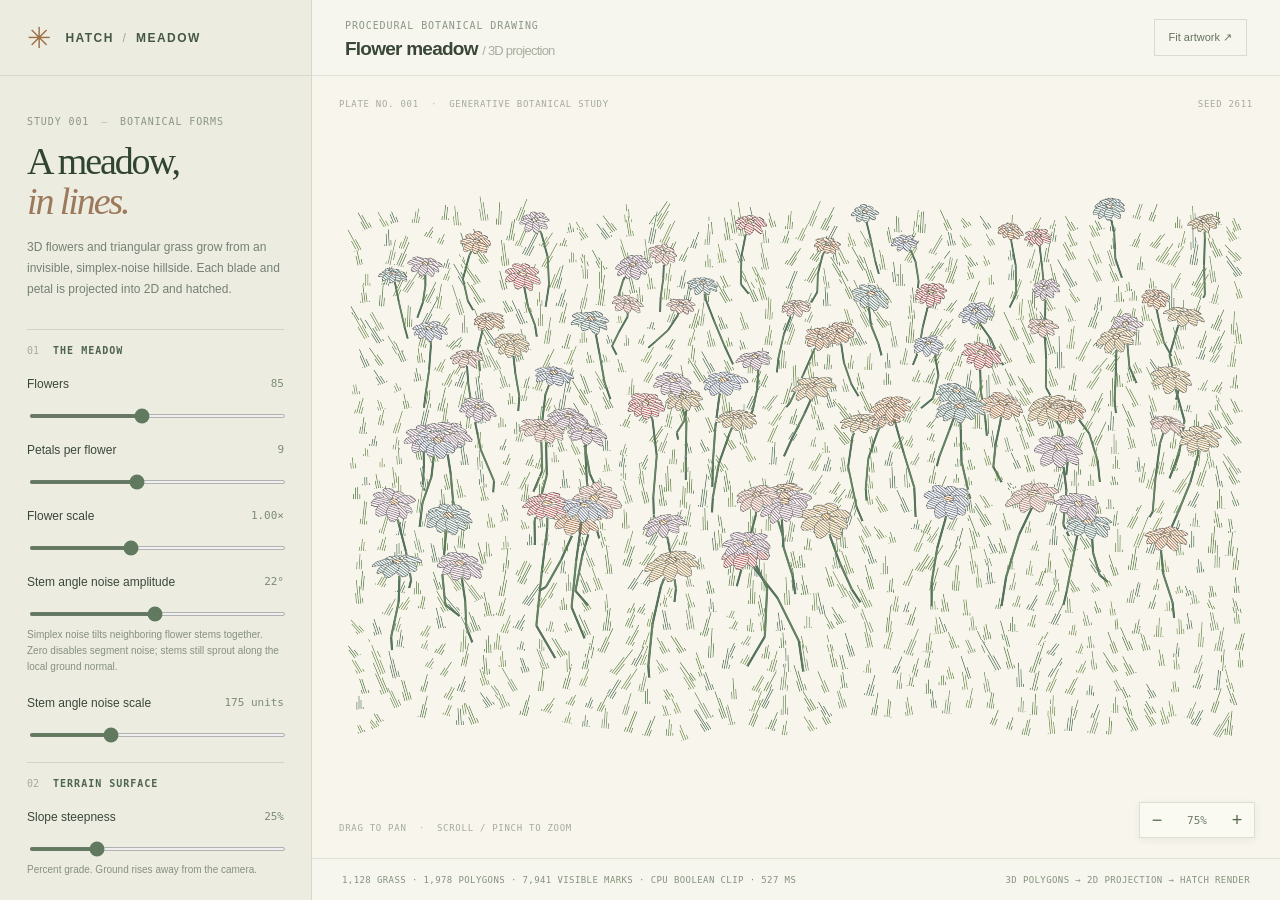
==== index.html @ f1b95099 "Publish standalone Flower Meadow with square-ended CPU boolean clipping" ====
<!doctype html>
<html lang="en">
<head>
  <meta charset="UTF-8" />
  <meta name="viewport" content="width=device-width, initial-scale=1.0" />
  <meta name="theme-color" content="#f4f2e9" />
  <meta name="description" content="3D flower meadow with square-capped hatches and CPU boolean occlusion." />
  <link rel="stylesheet" href="./src/meadow.css" />
  <title>Flower Meadow — Hatch Render</title>
</head>
<body>
<div id="meadow-app">
  <aside class="panel">
    <div class="wordmark"><span class="flower-mark" aria-hidden="true">✳</span><span>HATCH <b>/</b> MEADOW</span></div>
    <div class="panel-inner">
      <p class="eyebrow">STUDY 001 <span>—</span> BOTANICAL FORMS</p>
      <h1>A meadow,<br><em>in lines.</em></h1>
      <p class="intro">3D flowers and triangular grass grow from an invisible, simplex-noise hillside. Each blade and petal is projected into 2D and hatched.</p>
      <div class="section-label">01 <span>THE MEADOW</span></div>
      <div class="field"><div class="field-top"><label for="flowers">Flowers</label><output id="flowers-value"></output></div><input id="flowers" type="range" min="12" max="180" step="1" value="85" /></div>
      <div class="field"><div class="field-top"><label for="petals">Petals per flower</label><output id="petals-value"></output></div><input id="petals" type="range" min="4" max="16" step="1" value="9" /></div>
      <div class="field"><div class="field-top"><label for="size">Flower scale</label><output id="size-value"></output></div><input id="size" type="range" min="0.55" max="1.7" step="0.05" value="1" /></div>
      <div class="field"><div class="field-top"><label for="stemAngleAmplitude">Stem angle noise amplitude</label><output id="stemAngleAmplitude-value"></output></div><input id="stemAngleAmplitude" type="range" min="0" max="45" step="1" value="22" /><p class="hatch-note">Simplex noise tilts neighboring flower stems together. Zero disables segment noise; stems still sprout along the local ground normal.</p></div>
      <div class="field"><div class="field-top"><label for="stemNoiseScale">Stem angle noise scale</label><output id="stemNoiseScale-value"></output></div><input id="stemNoiseScale" type="range" min="30" max="500" step="5" value="175" /></div>
      <div class="section-label">02 <span>TERRAIN SURFACE</span></div>
      <div class="field"><div class="field-top"><label for="slope">Slope steepness</label><output id="slope-value"></output></div><input id="slope" type="range" min="0" max="100" step="1" value="25" /><p class="hatch-note">Percent grade. Ground rises away from the camera.</p></div>
      <div class="field"><div class="field-top"><label for="noiseScale">Simplex noise scale</label><output id="noiseScale-value"></output></div><input id="noiseScale" type="range" min="35" max="500" step="5" value="200" /><p class="hatch-note">Smaller = finer terrain undulations.</p></div>
      <div class="field"><div class="field-top"><label for="noiseAmplitude">Simplex noise amplitude</label><output id="noiseAmplitude-value"></output></div><input id="noiseAmplitude" type="range" min="0" max="120" step="2" value="26" /></div>
      <div class="section-label">03 <span>TRIANGULAR GRASS</span></div>
      <div class="field"><div class="field-top"><label for="grassCount">Grass density</label><output id="grassCount-value"></output></div><input id="grassCount" type="range" min="0" max="2400" step="50" value="850" /><p class="hatch-note">Base count for flat ground. Steeper projected terrain automatically generates more blades; actual count appears below the artwork.</p></div>
      <div class="field"><div class="field-top"><label for="grassHeight">Average tuft height</label><output id="grassHeight-value"></output></div><input id="grassHeight" type="range" min="8" max="80" step="1" value="35" /></div>
      <div class="field"><div class="field-top"><label for="grassNoiseScale">Grass height noise scale</label><output id="grassNoiseScale-value"></output></div><input id="grassNoiseScale" type="range" min="25" max="400" step="5" value="145" /></div>
      <div class="field"><div class="field-top"><label for="grassNoiseAmplitude">Grass height noise amplitude</label><output id="grassNoiseAmplitude-value"></output></div><input id="grassNoiseAmplitude" type="range" min="0" max="1" step="0.05" value="0.65" /><p class="hatch-note">Grass follows terrain left/right in the camera-facing plane. Vertical hatch marks follow each blade.</p></div>
      <div class="section-label">04 <span>3D → 2D CAMERA</span></div>
      <div class="field"><div class="field-top"><label for="elevation">View elevation</label><output id="elevation-value"></output></div><input id="elevation" type="range" min="8" max="75" step="1" value="38" /></div>
      <div class="field"><div class="field-top"><label for="yaw">View rotation</label><output id="yaw-value"></output></div><input id="yaw" type="range" min="-45" max="45" step="1" value="0" /></div>
      <div class="section-label">05 <span>HATCHING</span></div>
      <div class="field"><div class="field-top"><label for="angle">Center angle</label><output id="angle-value"></output></div><input id="angle" type="range" min="0" max="180" step="1" value="32" /></div>
      <div class="field"><div class="field-top"><label for="angleSpread">Per-polygon angle spread</label><output id="angleSpread-value"></output></div><input id="angleSpread" type="range" min="0" max="90" step="1" value="18" /></div>
      <div class="field"><div class="field-top"><label for="angleJitter">Per-stroke angle jitter</label><output id="angleJitter-value"></output></div><input id="angleJitter" type="range" min="0" max="20" step="0.5" value="0.5" /></div>
      <div class="field"><div class="field-top"><label for="placementJitter">Placement jitter</label><output id="placementJitter-value"></output></div><input id="placementJitter" type="range" min="0" max="8" step="0.1" value="0.2" /></div>
      <div class="field"><div class="field-top"><label for="lengthJitter">Length jitter</label><output id="lengthJitter-value"></output></div><input id="lengthJitter" type="range" min="0" max="100" step="1" value="7" /></div>
      <label class="toggle"><span>Connect hatches<small>Join adjacent hatch segments end-to-start</small></span><input id="zigzag" type="checkbox" /></label>
      <div class="field"><div class="field-top"><label for="spacing">Hatch spacing</label><output id="spacing-value"></output></div><input id="spacing" type="range" min="1" max="22" step="0.1" value="2.9" /></div>
      <div class="field"><div class="field-top"><label for="lineWidth">Hatch thickness</label><output id="lineWidth-value"></output></div><input id="lineWidth" type="range" min="0.3" max="16" step="0.1" value="1.1" /></div>
      <p class="hatch-note">Jitter is applied after the original hatch segments are clipped. Grass hatch direction follows its projected upward axis rather than the flower hatch angle.</p>
      <div class="section-label">06 <span>INK &amp; VISIBILITY</span></div>
      <label class="toggle"><span>Different ink per flower<small>Botanical palette for petals and centers</small></span><input id="depth-colors" type="checkbox" checked /></label>
      <div class="field"><div class="field-top"><label for="ink">Single ink</label></div><select id="ink" aria-label="Choose single hatch ink"><option value="#455548" selected>Meadow green</option><option value="#242d30">Graphite</option><option value="#2d4a69">Prussian blue</option><option value="#934f3a">Burnt sienna</option><option value="#2e5a4d">Forest green</option></select><p class="hatch-note">Choosing a single ink switches off the botanical palette.</p></div>
      <label class="toggle"><span>Boolean stroke occlusion<small>Clip the full width of every stroke against nearer polygons, with square ends. No GPU depth masking.</small></span><input id="occlusion" type="checkbox" checked /></label>
      <label class="toggle"><span>Polygon outlines</span><input id="outlines" type="checkbox" checked /></label>
      <button id="reset-hatch" class="secondary" type="button">Reset hatch settings</button>
      <button id="regenerate" class="primary">↻ &nbsp; Generate new meadow</button>
      <a class="engine-link" href="https://hatch-render.vercel.app/">← Back to the hatch renderer</a>
    </div>
  </aside>
  <main class="viewer">
    <header class="topbar"><div><span class="eyebrow">PROCEDURAL BOTANICAL DRAWING</span><div class="scene-title">Flower meadow <span>/ 3D projection</span></div></div><button id="fit" class="fit">Fit artwork ↗</button></header>
    <div class="artwork"><canvas id="canvas" aria-label="Hatched meadow of 3D projected flowers. Drag to pan, pinch or scroll to zoom."></canvas><div id="error" class="error" hidden></div><div class="art-corner top-left">PLATE NO. 001 <span>·</span> GENERATIVE BOTANICAL STUDY</div><div class="art-corner top-right" id="seed-label"></div><div class="bottom-left">DRAG TO PAN <span>·</span> SCROLL / PINCH TO ZOOM</div><div class="zoom"><button id="minus" aria-label="Zoom out">−</button><span id="zoom-label">100%</span><button id="plus" aria-label="Zoom in">+</button></div></div>
    <footer class="bottom-bar"><span id="stats">PROJECTING 3D FLOWERS...</span><span>3D POLYGONS → 2D PROJECTION → HATCH RENDER</span></footer>
  </main>
</div>
<script type="module" src="./src/meadow.js"></script>
</body>
</html>
---- src/meadow.css ----
:root{font-family:Inter,-apple-system,BlinkMacSystemFont,"Segoe UI",sans-serif;color:#242a22;background:#f4f2e9;font-synthesis:none;-webkit-font-smoothing:antialiased}
*{box-sizing:border-box}body{margin:0}button,input{font:inherit}button{cursor:pointer}a{color:inherit}button:focus-visible,input:focus-visible,a:focus-visible{outline:2px solid #748a63;outline-offset:3px}
#meadow-app{display:flex;min-height:540px;height:100dvh;overflow:hidden}.panel{flex:0 0 312px;background:#edece1;border-right:1px solid #d6d8cb;display:flex;flex-direction:column;min-height:0}.wordmark{height:76px;flex:none;border-bottom:1px solid #d6d8cb;padding:0 27px;display:flex;align-items:center;gap:13px;color:#435943;font-size:12px;font-weight:770;letter-spacing:.12em}.wordmark b{font-weight:400;color:#9da995;margin:0 4px}.flower-mark{font-size:29px;font-weight:400;color:#9d7046}.panel-inner{padding:30px 27px 35px;overflow:auto;min-height:0;scrollbar-color:#b7bcae transparent}.eyebrow{font:10px ui-monospace,SFMono-Regular,Consolas,monospace;letter-spacing:.09em;color:#8b9684}.eyebrow span{padding:0 5px;color:#bbbdb0}.panel h1{font:400 38px/1.05 Georgia,Times,serif;letter-spacing:-.055em;margin:15px 0 15px;color:#304432}.panel h1 em{color:#9c795b;font-weight:400}.intro{font-size:12px;line-height:1.75;color:#748075;margin:0 0 29px}.section-label{border-top:1px solid #d1d4c5;padding-top:15px;margin:20px 0 21px;display:flex;gap:14px;font:10px ui-monospace,Consolas,monospace;color:#a6ac9f}.section-label span{color:#4f644f;letter-spacing:.1em;font-weight:600}.field{margin-bottom:21px}.field-top{display:flex;justify-content:space-between;align-items:center;margin-bottom:13px;font-size:12px;color:#3a473b}.field output{font:11px ui-monospace,Consolas,monospace;color:#7c8c73}.field input[type=range]{width:100%;accent-color:#617a5f;cursor:pointer;height:4px}.toggle{display:flex;gap:12px;align-items:center;justify-content:space-between;font-size:12px;margin:18px 0;color:#3a473b;cursor:pointer}.toggle small{display:block;color:#929a8c;font-size:10px;line-height:1.6;margin-top:4px}.toggle input{accent-color:#638168;width:17px;height:17px;flex:none}.primary{display:block;width:100%;padding:14px;border:1px solid #495f48;background:#495f48;color:#f5f4e9;font-size:11px;letter-spacing:.035em;margin:28px 0 22px;border-radius:2px}.primary:hover{background:#38503b}.engine-link{display:block;font-size:11px;color:#748373;text-decoration:none}.engine-link:hover{text-decoration:underline}.viewer{flex:1;display:flex;flex-direction:column;min-width:0;min-height:0}.topbar{height:76px;flex:none;background:#f7f6ee;border-bottom:1px solid #e1e2d6;display:flex;align-items:center;justify-content:space-between;padding:0 33px;gap:12px}.scene-title{font-size:19px;letter-spacing:-.04em;margin-top:5px;font-weight:550;color:#394738}.scene-title span{color:#a8ada1;font-size:13px;font-weight:400}.fit{border:1px solid #d8dccf;background:transparent;color:#63735e;padding:11px 14px;white-space:nowrap;font-size:11px}.fit:hover{background:#e9ede1}.artwork{flex:1;min-height:0;position:relative;overflow:hidden;background:#f7f5ec}.artwork canvas{height:100%;width:100%;display:block;touch-action:none;cursor:grab}.artwork canvas.dragging{cursor:grabbing}.art-corner,.bottom-left{position:absolute;pointer-events:none;font:9px ui-monospace,Consolas,monospace;letter-spacing:.08em;color:#a5ab9c}.art-corner{top:23px}.top-left{left:27px}.top-right{right:27px}.art-corner span,.bottom-left span{color:#bac1b0;margin:0 6px}.bottom-left{bottom:25px;left:27px}.zoom{display:flex;align-items:center;position:absolute;right:25px;bottom:20px;border:1px solid #dce0d3;background:#faf9f2;box-shadow:0 2px 8px #323d2810}.zoom button{background:transparent;border:0;width:34px;height:34px;font-size:18px;color:#55684e}.zoom button:hover{background:#eaeee4}.zoom span{font:11px ui-monospace,Consolas,monospace;color:#6e7c68;min-width:46px;text-align:center}.bottom-bar{flex:none;height:42px;display:flex;align-items:center;justify-content:space-between;gap:16px;padding:0 30px;border-top:1px solid #e1e2d6;background:#f7f6ee;color:#85917e;font:9px ui-monospace,Consolas,monospace;letter-spacing:.045em}.error{position:absolute;inset:0;z-index:4;background:#f7f5ec;display:grid;place-items:center;padding:25px;text-align:center;color:#9c5549;font-size:15px}.error[hidden]{display:none}
@media(max-width:800px){#meadow-app{flex-direction:column;min-height:0}.panel{flex:none;width:100%;height:35dvh;border-right:0;border-bottom:1px solid #d6d8cb}.wordmark{height:40px;padding:0 16px;font-size:10px}.flower-mark{font-size:22px}.panel-inner{padding:13px 16px 20px;display:grid;grid-template-columns:repeat(2,minmax(0,1fr));gap:0 18px}.panel .eyebrow,.panel h1,.intro{display:none}.section-label{grid-column:1/-1;padding-top:9px;margin:7px 0 9px}.field{margin-bottom:11px}.field-top{font-size:11px;margin-bottom:6px}.toggle{margin:5px 0;font-size:10px}.toggle small{display:none}.primary{margin:11px 0 7px}.engine-link{align-self:center;font-size:10px}.topbar{height:54px;padding:0 14px}.scene-title{font-size:15px;margin-top:3px}.scene-title span{font-size:10px}.topbar .eyebrow{font-size:8px}.fit{font-size:10px;padding:8px}.art-corner{top:12px;font-size:7px}.top-left{left:12px}.top-right{right:12px}.bottom-left{left:12px;bottom:12px;font-size:7px;max-width:55%;line-height:1.5}.zoom{bottom:10px;right:10px}.bottom-bar{height:27px;padding:0 12px;font-size:8px}.bottom-bar span:last-child{display:none}}
@media(max-width:420px){.panel{height:33dvh}.panel-inner{gap:0 12px}.field-top{font-size:10px}.art-corner.top-right{display:none}.scene-title span{display:none}.zoom button{width:28px;height:30px}.zoom span{min-width:40px;font-size:10px}}

/* Additional shared hatch-renderer controls on the meadow page. */
.field select{display:block;width:100%;padding:10px 12px;border-radius:2px;border:1px solid #cdd2c3;background:#f8f8f0;color:#3c503e;font-size:12px;appearance:auto}
.hatch-note{font-size:10px;line-height:1.6;color:#859082;margin:7px 0 15px}
.secondary{border:1px solid #acb9aa;background:transparent;color:#556f55;padding:11px 13px;width:100%;font-size:11px;margin:8px 0 6px}
.secondary:hover{background:#e2e8dd}
@media(max-width:800px){.hatch-note{font-size:9px;margin:4px 0 8px}.secondary{align-self:start;padding:10px 7px}.panel-inner>.field:has(select){align-self:start}}
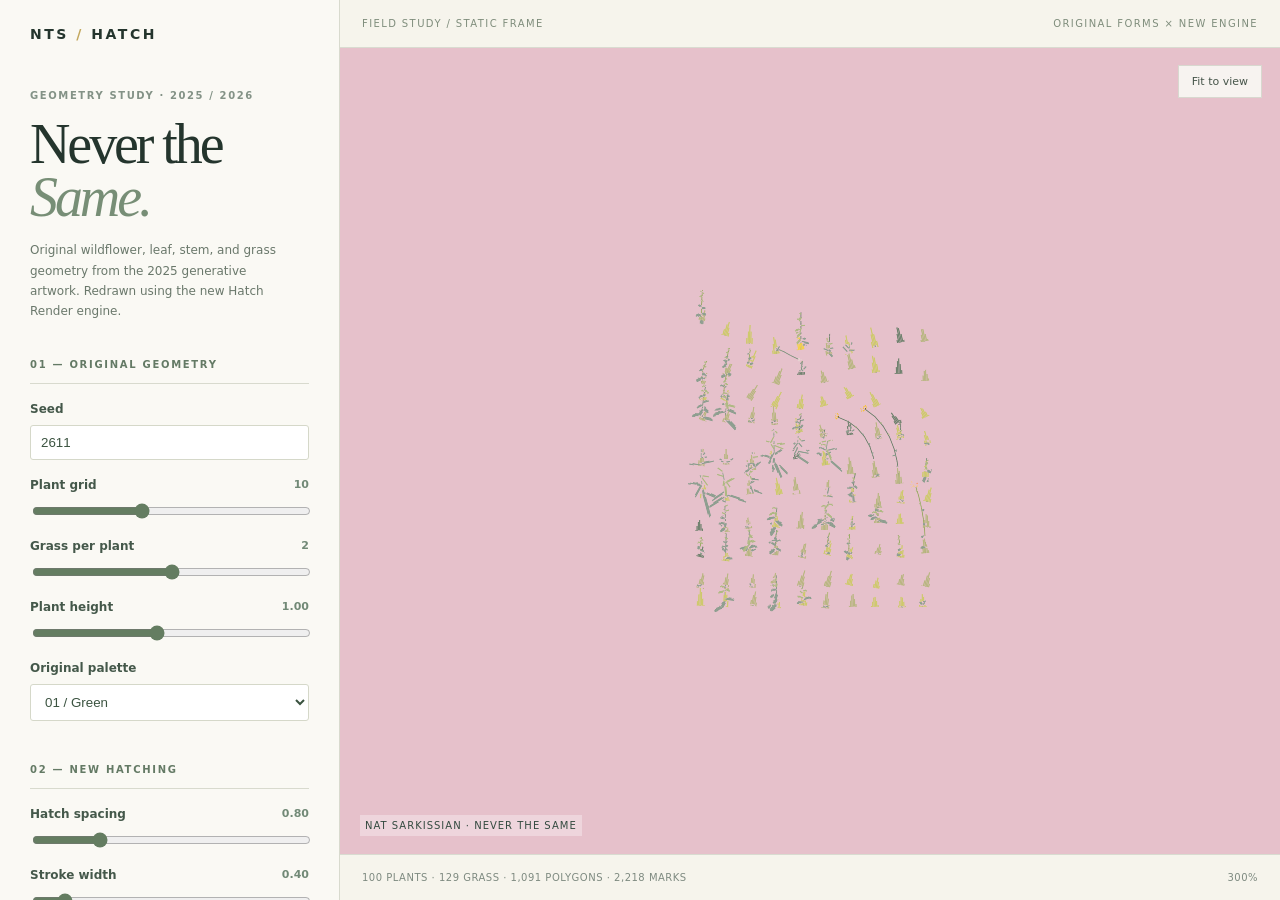
==== commit bcba817f: "Publish static Never the Same original botany with modern Hatch Render" ====
--- a/index.html
+++ b/index.html
@@ -1,65 +1,39 @@
 <!doctype html>
-<html lang="en">
-<head>
-  <meta charset="UTF-8" />
-  <meta name="viewport" content="width=device-width, initial-scale=1.0" />
-  <meta name="theme-color" content="#f4f2e9" />
-  <meta name="description" content="3D flower meadow with square-capped hatches and CPU boolean occlusion." />
-  <link rel="stylesheet" href="./src/meadow.css" />
-  <title>Flower Meadow — Hatch Render</title>
-</head>
-<body>
-<div id="meadow-app">
-  <aside class="panel">
-    <div class="wordmark"><span class="flower-mark" aria-hidden="true">✳</span><span>HATCH <b>/</b> MEADOW</span></div>
-    <div class="panel-inner">
-      <p class="eyebrow">STUDY 001 <span>—</span> BOTANICAL FORMS</p>
-      <h1>A meadow,<br><em>in lines.</em></h1>
-      <p class="intro">3D flowers and triangular grass grow from an invisible, simplex-noise hillside. Each blade and petal is projected into 2D and hatched.</p>
-      <div class="section-label">01 <span>THE MEADOW</span></div>
-      <div class="field"><div class="field-top"><label for="flowers">Flowers</label><output id="flowers-value"></output></div><input id="flowers" type="range" min="12" max="180" step="1" value="85" /></div>
-      <div class="field"><div class="field-top"><label for="petals">Petals per flower</label><output id="petals-value"></output></div><input id="petals" type="range" min="4" max="16" step="1" value="9" /></div>
-      <div class="field"><div class="field-top"><label for="size">Flower scale</label><output id="size-value"></output></div><input id="size" type="range" min="0.55" max="1.7" step="0.05" value="1" /></div>
-      <div class="field"><div class="field-top"><label for="stemAngleAmplitude">Stem angle noise amplitude</label><output id="stemAngleAmplitude-value"></output></div><input id="stemAngleAmplitude" type="range" min="0" max="45" step="1" value="22" /><p class="hatch-note">Simplex noise tilts neighboring flower stems together. Zero disables segment noise; stems still sprout along the local ground normal.</p></div>
-      <div class="field"><div class="field-top"><label for="stemNoiseScale">Stem angle noise scale</label><output id="stemNoiseScale-value"></output></div><input id="stemNoiseScale" type="range" min="30" max="500" step="5" value="175" /></div>
-      <div class="section-label">02 <span>TERRAIN SURFACE</span></div>
-      <div class="field"><div class="field-top"><label for="slope">Slope steepness</label><output id="slope-value"></output></div><input id="slope" type="range" min="0" max="100" step="1" value="25" /><p class="hatch-note">Percent grade. Ground rises away from the camera.</p></div>
-      <div class="field"><div class="field-top"><label for="noiseScale">Simplex noise scale</label><output id="noiseScale-value"></output></div><input id="noiseScale" type="range" min="35" max="500" step="5" value="200" /><p class="hatch-note">Smaller = finer terrain undulations.</p></div>
-      <div class="field"><div class="field-top"><label for="noiseAmplitude">Simplex noise amplitude</label><output id="noiseAmplitude-value"></output></div><input id="noiseAmplitude" type="range" min="0" max="120" step="2" value="26" /></div>
-      <div class="section-label">03 <span>TRIANGULAR GRASS</span></div>
-      <div class="field"><div class="field-top"><label for="grassCount">Grass density</label><output id="grassCount-value"></output></div><input id="grassCount" type="range" min="0" max="2400" step="50" value="850" /><p class="hatch-note">Base count for flat ground. Steeper projected terrain automatically generates more blades; actual count appears below the artwork.</p></div>
-      <div class="field"><div class="field-top"><label for="grassHeight">Average tuft height</label><output id="grassHeight-value"></output></div><input id="grassHeight" type="range" min="8" max="80" step="1" value="35" /></div>
-      <div class="field"><div class="field-top"><label for="grassNoiseScale">Grass height noise scale</label><output id="grassNoiseScale-value"></output></div><input id="grassNoiseScale" type="range" min="25" max="400" step="5" value="145" /></div>
-      <div class="field"><div class="field-top"><label for="grassNoiseAmplitude">Grass height noise amplitude</label><output id="grassNoiseAmplitude-value"></output></div><input id="grassNoiseAmplitude" type="range" min="0" max="1" step="0.05" value="0.65" /><p class="hatch-note">Grass follows terrain left/right in the camera-facing plane. Vertical hatch marks follow each blade.</p></div>
-      <div class="section-label">04 <span>3D → 2D CAMERA</span></div>
-      <div class="field"><div class="field-top"><label for="elevation">View elevation</label><output id="elevation-value"></output></div><input id="elevation" type="range" min="8" max="75" step="1" value="38" /></div>
-      <div class="field"><div class="field-top"><label for="yaw">View rotation</label><output id="yaw-value"></output></div><input id="yaw" type="range" min="-45" max="45" step="1" value="0" /></div>
-      <div class="section-label">05 <span>HATCHING</span></div>
-      <div class="field"><div class="field-top"><label for="angle">Center angle</label><output id="angle-value"></output></div><input id="angle" type="range" min="0" max="180" step="1" value="32" /></div>
-      <div class="field"><div class="field-top"><label for="angleSpread">Per-polygon angle spread</label><output id="angleSpread-value"></output></div><input id="angleSpread" type="range" min="0" max="90" step="1" value="18" /></div>
-      <div class="field"><div class="field-top"><label for="angleJitter">Per-stroke angle jitter</label><output id="angleJitter-value"></output></div><input id="angleJitter" type="range" min="0" max="20" step="0.5" value="0.5" /></div>
-      <div class="field"><div class="field-top"><label for="placementJitter">Placement jitter</label><output id="placementJitter-value"></output></div><input id="placementJitter" type="range" min="0" max="8" step="0.1" value="0.2" /></div>
-      <div class="field"><div class="field-top"><label for="lengthJitter">Length jitter</label><output id="lengthJitter-value"></output></div><input id="lengthJitter" type="range" min="0" max="100" step="1" value="7" /></div>
-      <label class="toggle"><span>Connect hatches<small>Join adjacent hatch segments end-to-start</small></span><input id="zigzag" type="checkbox" /></label>
-      <div class="field"><div class="field-top"><label for="spacing">Hatch spacing</label><output id="spacing-value"></output></div><input id="spacing" type="range" min="1" max="22" step="0.1" value="2.9" /></div>
-      <div class="field"><div class="field-top"><label for="lineWidth">Hatch thickness</label><output id="lineWidth-value"></output></div><input id="lineWidth" type="range" min="0.3" max="16" step="0.1" value="1.1" /></div>
-      <p class="hatch-note">Jitter is applied after the original hatch segments are clipped. Grass hatch direction follows its projected upward axis rather than the flower hatch angle.</p>
-      <div class="section-label">06 <span>INK &amp; VISIBILITY</span></div>
-      <label class="toggle"><span>Different ink per flower<small>Botanical palette for petals and centers</small></span><input id="depth-colors" type="checkbox" checked /></label>
-      <div class="field"><div class="field-top"><label for="ink">Single ink</label></div><select id="ink" aria-label="Choose single hatch ink"><option value="#455548" selected>Meadow green</option><option value="#242d30">Graphite</option><option value="#2d4a69">Prussian blue</option><option value="#934f3a">Burnt sienna</option><option value="#2e5a4d">Forest green</option></select><p class="hatch-note">Choosing a single ink switches off the botanical palette.</p></div>
-      <label class="toggle"><span>Boolean stroke occlusion<small>Clip the full width of every stroke against nearer polygons, with square ends. No GPU depth masking.</small></span><input id="occlusion" type="checkbox" checked /></label>
-      <label class="toggle"><span>Polygon outlines</span><input id="outlines" type="checkbox" checked /></label>
-      <button id="reset-hatch" class="secondary" type="button">Reset hatch settings</button>
-      <button id="regenerate" class="primary">↻ &nbsp; Generate new meadow</button>
-      <a class="engine-link" href="https://hatch-render.vercel.app/">← Back to the hatch renderer</a>
-    </div>
+<html lang="en"><head>
+  <meta charset="utf-8"/><meta name="viewport" content="width=device-width,initial-scale=1"/>
+  <meta name="theme-color" content="#f6f4ec"/>
+  <meta name="description" content="Never the Same's original 2025 wildflower and grass geometry, hatched with the new CPU boolean Hatch Render engine."/>
+  <title>Never the Same — Geometry × Hatch Render</title>
+<link rel="stylesheet" href="./src/never-the-same.css"/></head><body>
+<div id="studio">
+  <aside class="controls">
+    <div class="brand">NTS <span>/</span> HATCH</div>
+    <div class="eyebrow">GEOMETRY STUDY · 2025 / 2026</div>
+    <h1>Never the<br/><em>Same.</em></h1>
+    <p class="lede">Original wildflower, leaf, stem, and grass geometry from the 2025 generative artwork. Redrawn using the new Hatch Render engine.</p>
+    <div class="section">01 — ORIGINAL GEOMETRY</div>
+    <label class="field">Seed <input id="seed" type="number" min="1" max="4294967295" value="2611"/></label>
+    <label class="field">Plant grid <output id="gridOut"></output><input id="grid" type="range" min="3" max="21" step="1" value="10"/></label>
+    <label class="field">Grass per plant <output id="grassOut"></output><input id="grass" type="range" min="0" max="4" step="1" value="2"/></label>
+    <label class="field">Plant height <output id="heightOut"></output><input id="height" type="range" min=".6" max="1.5" step=".05" value="1"/></label>
+    <label class="field">Original palette<select id="palette"><option value="0">01 / Green</option><option value="1">02 / Teal</option><option value="2">03 / Blue</option><option value="3">04 / Gold</option></select></label>
+    <div class="section">02 — NEW HATCHING</div>
+    <label class="field">Hatch spacing <output id="spacingOut"></output><input id="spacing" type="range" min=".3" max="2.5" step=".1" value=".8"/></label>
+    <label class="field">Stroke width <output id="widthOut"></output><input id="width" type="range" min=".1" max="3.2" step=".1" value=".35"/></label>
+    <label class="field">Angle jitter <output id="angleJitterOut"></output><input id="angleJitter" type="range" min="0" max="16" step=".5" value=".5"/></label>
+    <label class="field">Placement jitter <output id="placementJitterOut"></output><input id="placementJitter" type="range" min="0" max="3" step=".1" value="0"/></label>
+    <label class="field">Length jitter <output id="lengthJitterOut"></output><input id="lengthJitter" type="range" min="0" max="70" step="1" value="0"/></label>
+    <label class="switch"><span>CPU boolean occlusion<small>Full-width polygon subtraction, square-ended strokes</small></span><input type="checkbox" id="occlusion" checked/></label>
+    <label class="switch"><span>Draw outlines</span><input type="checkbox" id="outlines" /></label>
+    <button id="generate">Generate new seed</button>
+    <p class="details">No animation, texture shaders, or original raster hatcher. Seven original flower species retained.</p>
+    <div class="source"><a href="https://verse.works/series/never-the-same-by-nat-sarkissian" target="_blank" rel="noopener">Original on Verse</a> <span>·</span> <a href="https://rawcdn.githack.com/nathaniel-sarkissian/mac-remote/f1b9509909644256d866363e6f953932100ded78/index.html">Hatch Meadow</a></div>
   </aside>
-  <main class="viewer">
-    <header class="topbar"><div><span class="eyebrow">PROCEDURAL BOTANICAL DRAWING</span><div class="scene-title">Flower meadow <span>/ 3D projection</span></div></div><button id="fit" class="fit">Fit artwork ↗</button></header>
-    <div class="artwork"><canvas id="canvas" aria-label="Hatched meadow of 3D projected flowers. Drag to pan, pinch or scroll to zoom."></canvas><div id="error" class="error" hidden></div><div class="art-corner top-left">PLATE NO. 001 <span>·</span> GENERATIVE BOTANICAL STUDY</div><div class="art-corner top-right" id="seed-label"></div><div class="bottom-left">DRAG TO PAN <span>·</span> SCROLL / PINCH TO ZOOM</div><div class="zoom"><button id="minus" aria-label="Zoom out">−</button><span id="zoom-label">100%</span><button id="plus" aria-label="Zoom in">+</button></div></div>
-    <footer class="bottom-bar"><span id="stats">PROJECTING 3D FLOWERS...</span><span>3D POLYGONS → 2D PROJECTION → HATCH RENDER</span></footer>
+  <main class="main">
+    <div class="topbar"><span>FIELD STUDY / STATIC FRAME</span><span>ORIGINAL FORMS × NEW ENGINE</span></div>
+    <div class="stage"><canvas id="canvas" aria-label="Never the Same meadow drawn with square-capped hatch strokes. Pan by dragging; zoom by scrolling or pinching." ></canvas><div id="error" class="error" hidden></div><button id="fit" class="fit">Fit to view</button><div class="corner">NAT SARKISSIAN · NEVER THE SAME</div></div>
+    <footer><span id="stats">Preparing the meadow…</span><span id="zoom">100%</span></footer>
   </main>
 </div>
-<script type="module" src="./src/meadow.js"></script>
-</body>
-</html>
+<script type="module" src="./src/never-the-same-main.js"></script>
+</body></html>
--- a/src/never-the-same.css
+++ b/src/never-the-same.css
@@ -0,0 +1,25 @@
+:root{color-scheme:light;font-family:Inter,system-ui,-apple-system,BlinkMacSystemFont,"Segoe UI",sans-serif;background:#f6f4ec;color:#24352d}
+*{box-sizing:border-box}html,body{margin:0;min-height:100%;overflow-x:hidden}
+#studio{min-height:100vh;display:grid;grid-template-columns:340px minmax(0,1fr)}
+.controls{border-right:1px solid #d8dace;background:#faf9f4;padding:26px 30px 34px;overflow-y:auto;max-height:100vh}
+.brand{font-size:14px;letter-spacing:.18em;font-weight:750}.brand span{color:#c3a85e}.eyebrow{margin-top:48px;color:#839286;font-size:10px;font-weight:700;letter-spacing:.16em}
+h1{font-family:Georgia,serif;font-size:56px;font-weight:400;letter-spacing:-.055em;line-height:.94;margin:17px 0 17px}h1 em{font-weight:400;color:#778e76}
+.lede{font-size:12px;line-height:1.7;color:#6a786b;max-width:268px}
+.section{font-weight:750;border-bottom:1px solid #d8dace;letter-spacing:.17em;color:#647a65;font-size:10px;padding:25px 0 13px;margin-bottom:17px}
+.field{display:grid;grid-template-columns:1fr auto;align-items:center;gap:9px;font-size:12px;font-weight:600;margin:18px 0;color:#44584a}
+.field output{font-variant-numeric:tabular-nums;color:#718976;font-size:11px}
+.field input[type=range],.field input[type=number],.field select{grid-column:1/-1;width:100%}
+.field input[type=range]{accent-color:#647d61;cursor:pointer}.field input[type=number],.field select{padding:9px 10px;border:1px solid #d5d8c9;background:white;border-radius:3px;color:#3b5340}
+.switch{display:flex;justify-content:space-between;align-items:center;gap:12px;font-size:12px;font-weight:600;margin:15px 0;cursor:pointer}.switch small{font-size:10px;line-height:1.6;color:#829383;display:block;margin-top:3px;max-width:230px}.switch input{accent-color:#69816b}
+button{cursor:pointer;font:inherit}#generate{width:100%;margin-top:23px;background:#334b3b;color:#f8f6e9;border:0;padding:13px;font-size:12px;font-weight:650;letter-spacing:.05em}
+.details{font-size:11px;line-height:1.65;color:#89978b;padding-top:10px}
+.source{border-top:1px solid #d8dace;padding-top:15px;font-size:11px;display:flex;gap:8px;color:#b3b7a7}.source a{color:#506c57;text-decoration:none}.source a:hover{text-decoration:underline}
+.main{min-width:0;height:100vh;min-height:440px;display:flex;flex-direction:column}
+.topbar{display:flex;justify-content:space-between;align-items:center;padding:18px 22px;font-size:10px;letter-spacing:.14em;color:#7f8d7c;border-bottom:1px solid #d9dbd0}
+.stage{position:relative;flex:1;min-height:0;overflow:hidden;background:#e9e8d7}
+canvas{width:100%;height:100%;display:block;touch-action:none;cursor:grab}canvas:active{cursor:grabbing}
+.fit{position:absolute;top:17px;right:18px;border:1px solid #d8d8cf;background:#fafaf5e0;padding:9px 13px;font-size:11px;color:#46554a}
+.corner{position:absolute;bottom:18px;left:20px;font-size:10px;letter-spacing:.1em;color:#334a3f;background:#ffffff55;padding:5px;pointer-events:none}
+footer{border-top:1px solid #d9dbd0;display:flex;justify-content:space-between;gap:20px;padding:17px 22px;font-size:10px;letter-spacing:.05em;color:#7e8a80;font-variant-numeric:tabular-nums}
+.error{position:absolute;top:15%;left:10%;right:10%;color:#9a2525;background:#fff9f0;padding:18px;border:1px solid #ac6b65;line-height:1.6}
+@media(max-width:800px){#studio{display:flex;flex-direction:column}.controls{max-height:none;overflow:visible;border-right:0;padding:24px}.eyebrow{margin-top:22px}h1{font-size:44px}.main{height:70vh;min-height:470px}.topbar{font-size:9px}.corner{font-size:8px}footer{font-size:9px}.controls .field{margin:15px 0}}
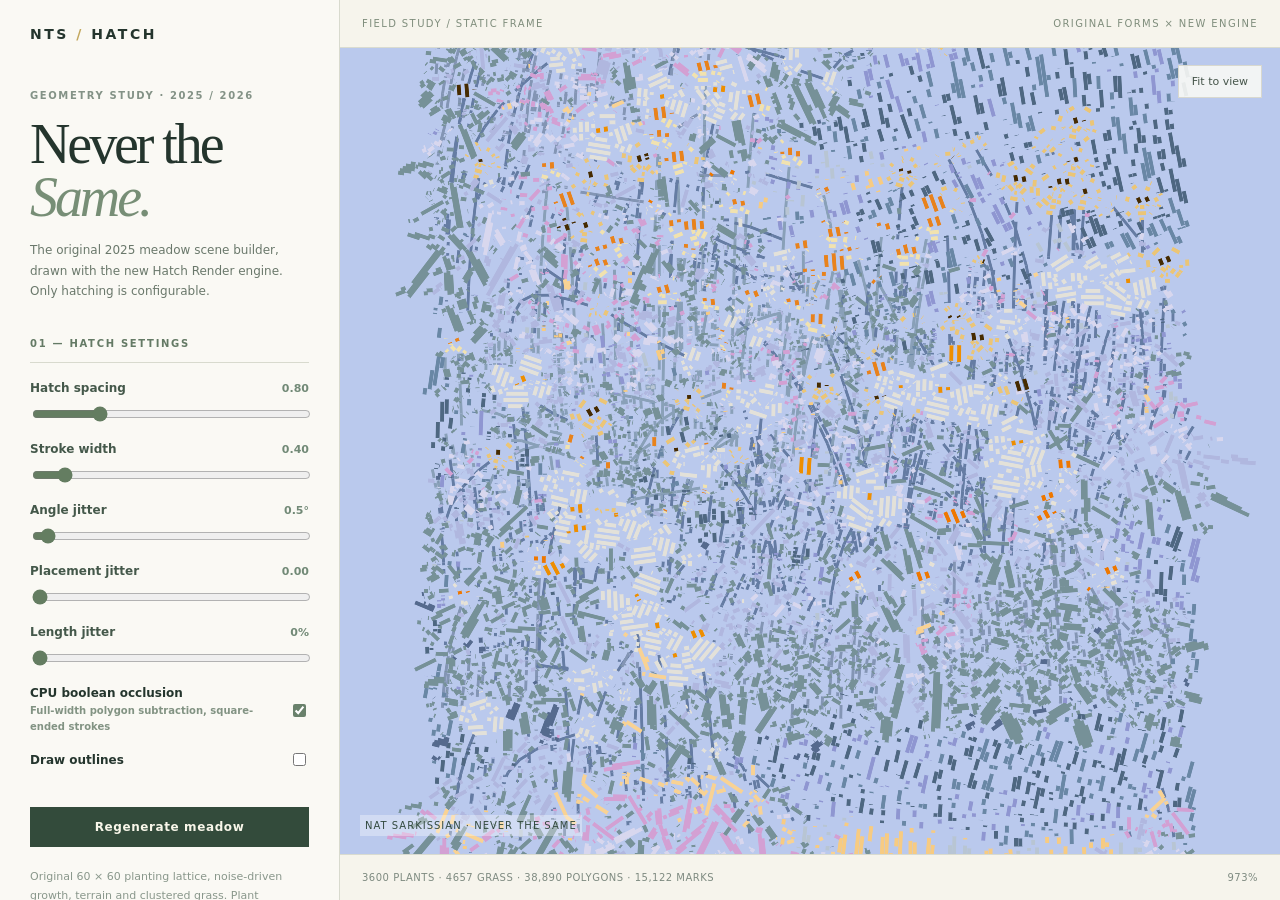
==== commit 43de40a0: "Publish faithful 3600-plant Never the Same scene with hatch-only controls" ====
--- a/index.html
+++ b/index.html
@@ -10,14 +10,8 @@
     <div class="brand">NTS <span>/</span> HATCH</div>
     <div class="eyebrow">GEOMETRY STUDY · 2025 / 2026</div>
     <h1>Never the<br/><em>Same.</em></h1>
-    <p class="lede">Original wildflower, leaf, stem, and grass geometry from the 2025 generative artwork. Redrawn using the new Hatch Render engine.</p>
-    <div class="section">01 — ORIGINAL GEOMETRY</div>
-    <label class="field">Seed <input id="seed" type="number" min="1" max="4294967295" value="2611"/></label>
-    <label class="field">Plant grid <output id="gridOut"></output><input id="grid" type="range" min="3" max="21" step="1" value="10"/></label>
-    <label class="field">Grass per plant <output id="grassOut"></output><input id="grass" type="range" min="0" max="4" step="1" value="2"/></label>
-    <label class="field">Plant height <output id="heightOut"></output><input id="height" type="range" min=".6" max="1.5" step=".05" value="1"/></label>
-    <label class="field">Original palette<select id="palette"><option value="0">01 / Green</option><option value="1">02 / Teal</option><option value="2">03 / Blue</option><option value="3">04 / Gold</option></select></label>
-    <div class="section">02 — NEW HATCHING</div>
+    <p class="lede">The original 2025 meadow scene builder, drawn with the new Hatch Render engine. Only hatching is configurable.</p>
+    <div class="section">01 — HATCH SETTINGS</div>
     <label class="field">Hatch spacing <output id="spacingOut"></output><input id="spacing" type="range" min=".3" max="2.5" step=".1" value=".8"/></label>
     <label class="field">Stroke width <output id="widthOut"></output><input id="width" type="range" min=".1" max="3.2" step=".1" value=".35"/></label>
     <label class="field">Angle jitter <output id="angleJitterOut"></output><input id="angleJitter" type="range" min="0" max="16" step=".5" value=".5"/></label>
@@ -25,8 +19,8 @@
     <label class="field">Length jitter <output id="lengthJitterOut"></output><input id="lengthJitter" type="range" min="0" max="70" step="1" value="0"/></label>
     <label class="switch"><span>CPU boolean occlusion<small>Full-width polygon subtraction, square-ended strokes</small></span><input type="checkbox" id="occlusion" checked/></label>
     <label class="switch"><span>Draw outlines</span><input type="checkbox" id="outlines" /></label>
-    <button id="generate">Generate new seed</button>
-    <p class="details">No animation, texture shaders, or original raster hatcher. Seven original flower species retained.</p>
+    <button id="generate">Regenerate meadow</button>
+    <p class="details">Original 60 × 60 planting lattice, noise-driven growth, terrain and clustered grass. Plant geometry stays fixed when changing hatching. No animation or shader effects.</p>
     <div class="source"><a href="https://verse.works/series/never-the-same-by-nat-sarkissian" target="_blank" rel="noopener">Original on Verse</a> <span>·</span> <a href="https://rawcdn.githack.com/nathaniel-sarkissian/mac-remote/f1b9509909644256d866363e6f953932100ded78/index.html">Hatch Meadow</a></div>
   </aside>
   <main class="main">
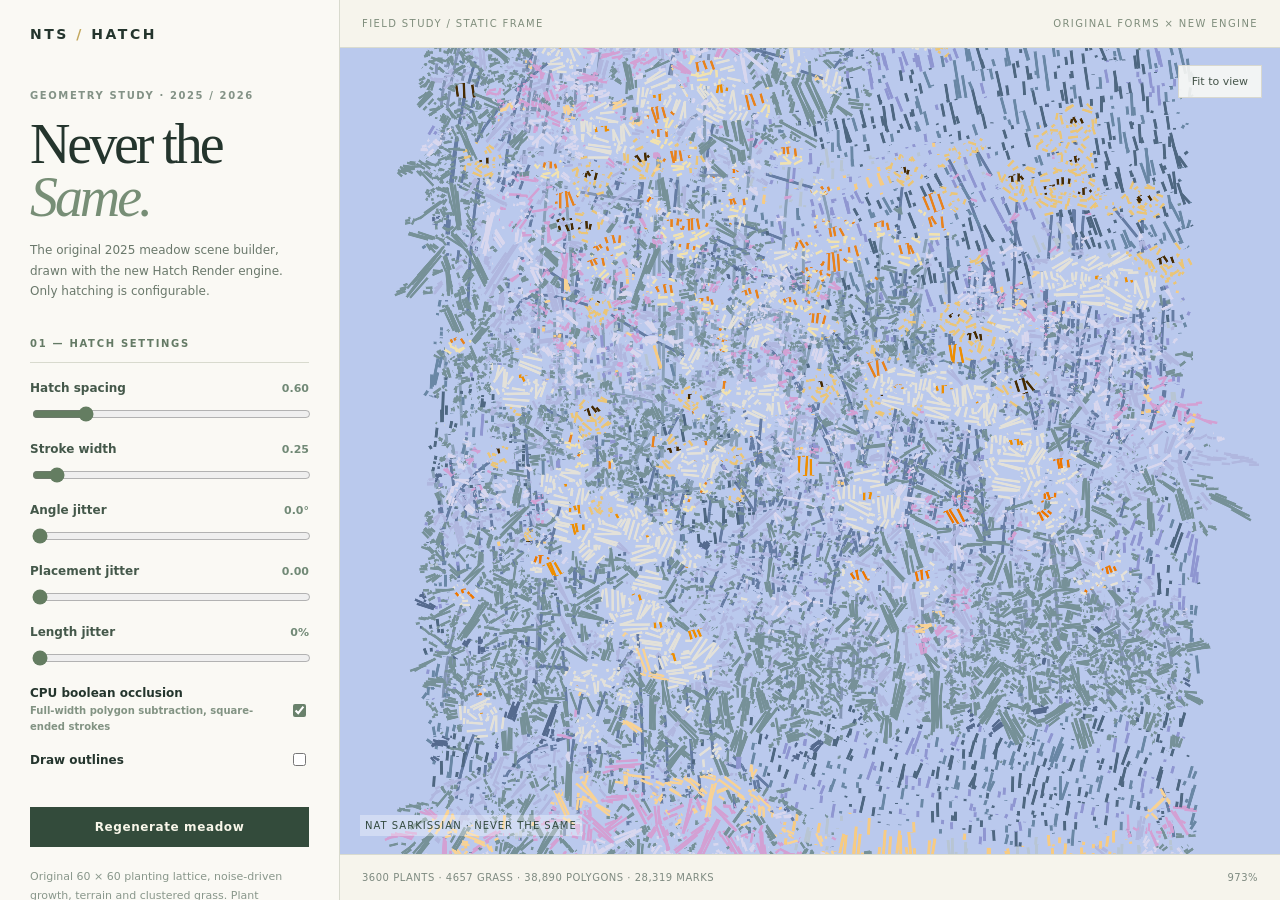
==== commit b80eaeb5: "Publish original per-shape hatch density and wobble to Never the Same static demo" ====
--- a/index.html
+++ b/index.html
@@ -12,9 +12,9 @@
     <h1>Never the<br/><em>Same.</em></h1>
     <p class="lede">The original 2025 meadow scene builder, drawn with the new Hatch Render engine. Only hatching is configurable.</p>
     <div class="section">01 — HATCH SETTINGS</div>
-    <label class="field">Hatch spacing <output id="spacingOut"></output><input id="spacing" type="range" min=".3" max="2.5" step=".1" value=".8"/></label>
-    <label class="field">Stroke width <output id="widthOut"></output><input id="width" type="range" min=".1" max="3.2" step=".1" value=".35"/></label>
-    <label class="field">Angle jitter <output id="angleJitterOut"></output><input id="angleJitter" type="range" min="0" max="16" step=".5" value=".5"/></label>
+    <label class="field">Hatch spacing <output id="spacingOut"></output><input id="spacing" type="range" min=".2" max="2.5" step=".05" value=".6"/></label>
+    <label class="field">Stroke width <output id="widthOut"></output><input id="width" type="range" min=".05" max="3.2" step=".05" value=".25"/></label>
+    <label class="field">Angle jitter <output id="angleJitterOut"></output><input id="angleJitter" type="range" min="0" max="16" step=".5" value="0"/></label>
     <label class="field">Placement jitter <output id="placementJitterOut"></output><input id="placementJitter" type="range" min="0" max="3" step=".1" value="0"/></label>
     <label class="field">Length jitter <output id="lengthJitterOut"></output><input id="lengthJitter" type="range" min="0" max="70" step="1" value="0"/></label>
     <label class="switch"><span>CPU boolean occlusion<small>Full-width polygon subtraction, square-ended strokes</small></span><input type="checkbox" id="occlusion" checked/></label>
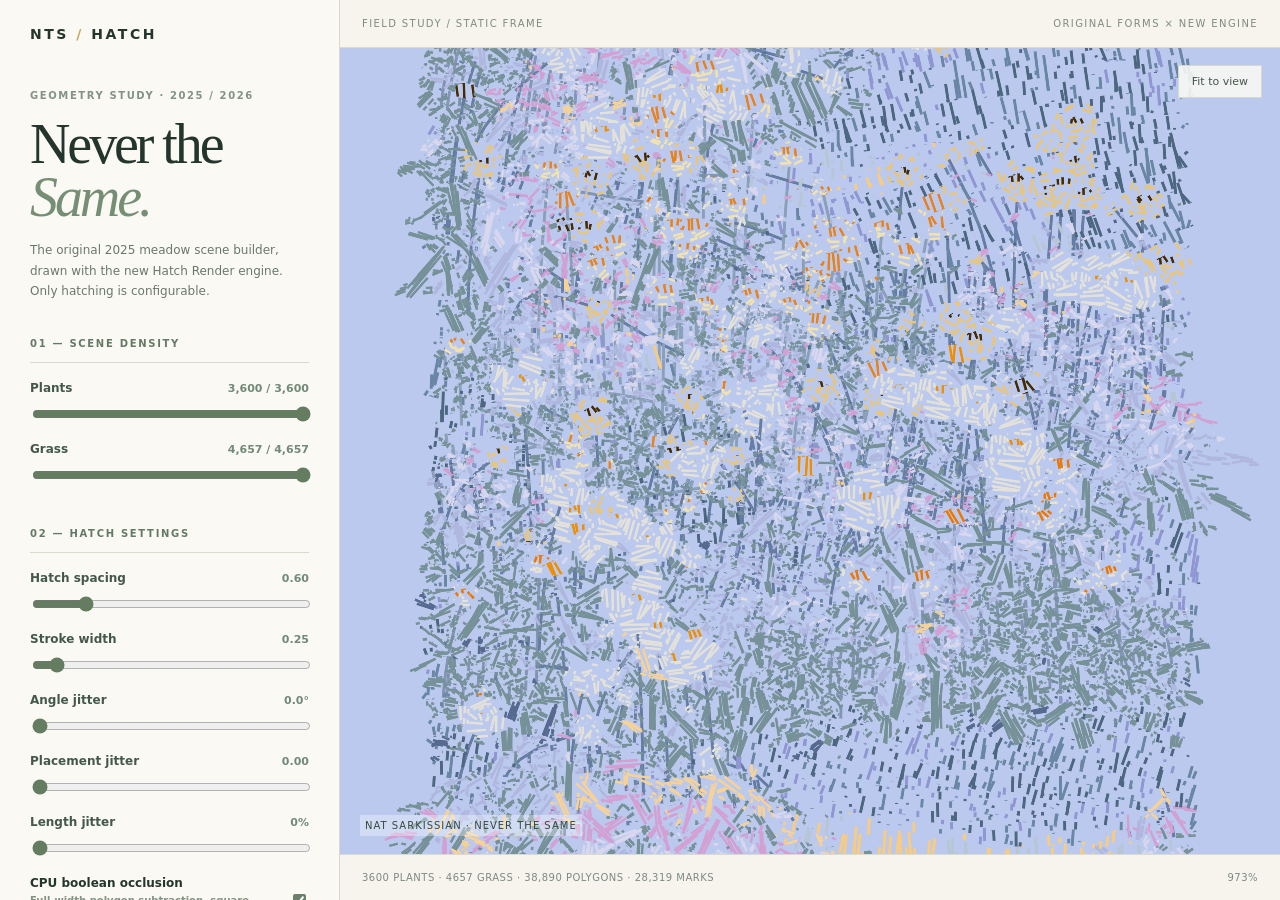
==== commit 49e19d54: "Publish independent plant and grass density sliders, test live static release" ====
--- a/index.html
+++ b/index.html
@@ -11,7 +11,10 @@
     <div class="eyebrow">GEOMETRY STUDY · 2025 / 2026</div>
     <h1>Never the<br/><em>Same.</em></h1>
     <p class="lede">The original 2025 meadow scene builder, drawn with the new Hatch Render engine. Only hatching is configurable.</p>
-    <div class="section">01 — HATCH SETTINGS</div>
+    <div class="section">01 — SCENE DENSITY</div>
+    <label class="field">Plants <output id="plantDensityOut">100%</output><input id="plantDensity" type="range" min="0" max="100" step="1" value="100"/></label>
+    <label class="field">Grass <output id="grassDensityOut">100%</output><input id="grassDensity" type="range" min="0" max="100" step="1" value="100"/></label>
+    <div class="section">02 — HATCH SETTINGS</div>
     <label class="field">Hatch spacing <output id="spacingOut"></output><input id="spacing" type="range" min=".2" max="2.5" step=".05" value=".6"/></label>
     <label class="field">Stroke width <output id="widthOut"></output><input id="width" type="range" min=".05" max="3.2" step=".05" value=".25"/></label>
     <label class="field">Angle jitter <output id="angleJitterOut"></output><input id="angleJitter" type="range" min="0" max="16" step=".5" value="0"/></label>
@@ -20,7 +23,7 @@
     <label class="switch"><span>CPU boolean occlusion<small>Full-width polygon subtraction, square-ended strokes</small></span><input type="checkbox" id="occlusion" checked/></label>
     <label class="switch"><span>Draw outlines</span><input type="checkbox" id="outlines" /></label>
     <button id="generate">Regenerate meadow</button>
-    <p class="details">Original 60 × 60 planting lattice, noise-driven growth, terrain and clustered grass. Plant geometry stays fixed when changing hatching. No animation or shader effects.</p>
+    <p class="details">Original 60 × 60 planting lattice, noise-driven growth, terrain and clustered grass. The two density sliders only hide existing plants and grass, so returning to 100% restores the exact scene. No animation or shader effects.</p>
     <div class="source"><a href="https://verse.works/series/never-the-same-by-nat-sarkissian" target="_blank" rel="noopener">Original on Verse</a> <span>·</span> <a href="https://rawcdn.githack.com/nathaniel-sarkissian/mac-remote/f1b9509909644256d866363e6f953932100ded78/index.html">Hatch Meadow</a></div>
   </aside>
   <main class="main">
